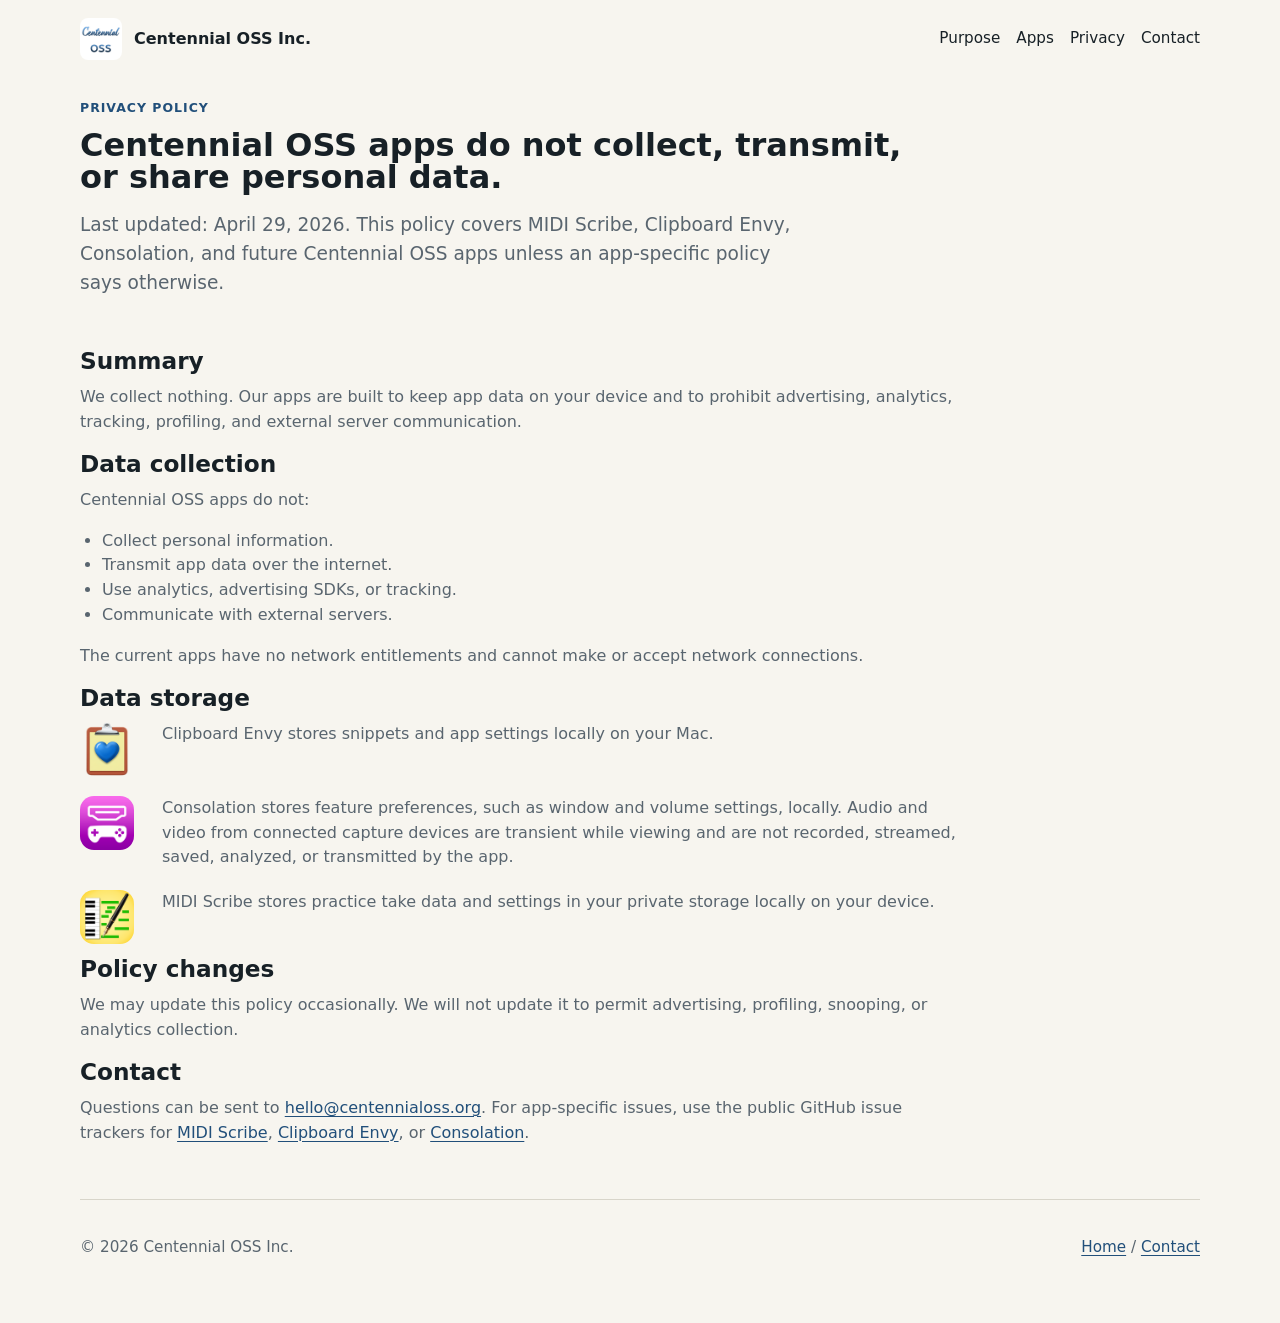
==== privacy/index.html @ 2d36e9cc "update links Signed-off-by: James Ranson <james@ranson.org>" ====
<!doctype html>
<html lang="en">
  <head>
    <meta charset="utf-8">
    <meta name="viewport" content="width=device-width, initial-scale=1">
    <title>Privacy Policy | Centennial OSS Inc.</title>
    <meta name="description" content="Privacy policy for apps sponsored by Centennial OSS Inc.">
    <link rel="canonical" href="https://centennialoss.org/privacy/">
    <meta property="og:type" content="website">
    <meta property="og:site_name" content="Centennial OSS Inc.">
    <meta property="og:title" content="Privacy Policy | Centennial OSS Inc.">
    <meta property="og:description" content="Privacy policy for apps sponsored by Centennial OSS Inc.">
    <meta property="og:url" content="https://centennialoss.org/privacy/">
    <meta property="og:image" content="https://centennialoss.org/images/social-card.png">
    <meta property="og:image:alt" content="Centennial OSS Inc.">
    <meta property="og:image:width" content="1200">
    <meta property="og:image:height" content="630">
    <meta name="twitter:card" content="summary_large_image">
    <meta name="twitter:title" content="Privacy Policy | Centennial OSS Inc.">
    <meta name="twitter:description" content="Privacy policy for apps sponsored by Centennial OSS Inc.">
    <meta name="twitter:image" content="https://centennialoss.org/images/social-card.png">
    <link rel="stylesheet" href="../css/site.css">
  </head>
  <body>
    <header class="site-header">
      <a class="brand" href="../" aria-label="Centennial OSS home">
        <img class="brand-mark" src="../images/centennial-oss-logo.png" alt="" width="42" height="42">
        <span>Centennial OSS Inc.</span>
      </a>
      <nav aria-label="Primary navigation">
        <a href="../#purpose">Purpose</a>
        <a href="../#apps">Apps</a>
        <a href="./">Privacy</a>
        <a href="mailto:hello@centennialoss.org">Contact</a>
      </nav>
    </header>

    <main>
      <section class="page-hero">
        <p class="eyebrow">Privacy policy</p>
        <h1>Centennial OSS apps do not collect, transmit, or share personal data.</h1>
        <p class="lede">
          Last updated: April 29, 2026. This policy covers MIDI Scribe, Clipboard Envy, Consolation,
          and future Centennial OSS apps unless an app-specific policy says otherwise.
        </p>
      </section>

      <section class="policy">
        <h2>Summary</h2>
        <p>
          We collect nothing. Our apps are built to keep app data on your device and to 
          prohibit advertising, analytics, tracking, profiling, and external server communication.
        </p>

        <h2>Data collection</h2>
        <p>Centennial OSS apps do not:</p>
        <ul>
          <li>Collect personal information.</li>
          <li>Transmit app data over the internet.</li>
          <li>Use analytics, advertising SDKs, or tracking.</li>
          <li>Communicate with external servers.</li>
        </ul>
        <p>
          The current apps have no network entitlements and cannot make or accept network connections.
        </p>

        <h2>Data storage</h2>
        <div class="policy-apps">
          <article class="policy-app">
            <img src="../images/clipboard-envy.png" alt="" width="64" height="64">
            <p>
              Clipboard Envy stores snippets and app settings locally on your Mac.
            </p>
          </article>
          <article class="policy-app">
            <img src="../images/consolation.png" alt="" width="64" height="64">
            <p>
              Consolation stores feature preferences, such as window and volume settings, locally. Audio and
              video from connected capture devices are transient while viewing and are not recorded, streamed,
              saved, analyzed, or transmitted by the app.
            </p>
          </article>
          <article class="policy-app">
            <img src="../images/midi-scribe.png" alt="" width="64" height="64">
            <p>
              MIDI Scribe stores practice take data and settings in your private storage locally on your device.
            </p>
          </article>
        </div>

        <h2>Policy changes</h2>
        <p>
          We may update this policy occasionally. We will not update it to permit advertising, profiling,
          snooping, or analytics collection.
        </p>

        <h2>Contact</h2>
        <p>
          Questions can be sent to <a href="mailto:hello@centennialoss.org">hello@centennialoss.org</a>. For
          app-specific issues, use the public GitHub issue trackers for
          <a href="https://github.com/centennial-oss/midi-scribe/issues">MIDI Scribe</a>,
          <a href="https://github.com/centennial-oss/clipboard-envy/issues">Clipboard Envy</a>, or
          <a href="https://github.com/centennial-oss/consolation/issues">Consolation</a>.
        </p>
      </section>
    </main>

    <footer class="site-footer">
      <p>&copy; 2026 Centennial OSS Inc.</p>
      <p><a href="../">Home</a> <span aria-hidden="true">/</span> <a href="mailto:hello@centennialoss.org">Contact</a></p>
    </footer>
  </body>
</html>
---- css/site.css ----
:root {
  --bg: #f7f5ef;
  --surface: #ffffff;
  --ink: #172026;
  --muted: #59656f;
  --line: #d8d5ca;
  --accent: #3f72a4;
  --accent-dark: #214f7a;
  --check: #16813a;
  --warm: #d8913c;
  --shadow: 0 18px 50px rgba(23, 32, 38, 0.12);
}

* {
  box-sizing: border-box;
}

html {
  scroll-behavior: smooth;
}

body {
  margin: 0;
  background: var(--bg);
  color: var(--ink);
  font-family: ui-sans-serif, system-ui, -apple-system, BlinkMacSystemFont, "Segoe UI", sans-serif;
  line-height: 1.55;
}

a {
  color: var(--accent-dark);
  text-decoration-thickness: 0.08em;
  text-underline-offset: 0.18em;
}

a:hover {
  color: #0b416e;
}

.site-header,
.site-footer,
main {
  width: min(1120px, calc(100% - 32px));
  margin: 0 auto;
}

.site-header {
  display: flex;
  align-items: center;
  justify-content: space-between;
  gap: 24px;
  padding: 18px 0;
}

.brand {
  display: inline-flex;
  align-items: center;
  gap: 12px;
  color: var(--ink);
  font-weight: 760;
  text-decoration: none;
}

.brand-mark {
  width: 42px;
  height: 42px;
  border-radius: 8px;
  object-fit: cover;
}

nav {
  display: flex;
  flex-wrap: wrap;
  justify-content: flex-end;
  gap: 16px;
  font-size: 0.95rem;
}

nav a {
  color: var(--ink);
  text-decoration: none;
}

.hero,
.page-hero {
  padding: clamp(15px, 3.5vw, 20px) 0;
}

.hero {
  display: grid;
  grid-template-columns: minmax(0, 1.35fr) minmax(280px, 0.65fr);
  gap: clamp(16px, 3vw, 20px);
  align-items: center;
}

.eyebrow {
  margin: 0 0 12px;
  color: var(--accent-dark);
  font-size: 0.78rem;
  font-weight: 800;
  letter-spacing: 0.08em;
  text-transform: uppercase;
}

h1,
h2,
h3,
p {
  margin-top: 0;
}

h1 {
  max-width: 840px;
  margin-bottom: 18px;
  font-size: clamp(2rem, 2.5vw, 3rem);
  line-height: 1;
  letter-spacing: 0;
}

h2 {
  margin-bottom: 12px;
  margin-top: 12px;
  font-size: clamp(1.7rem, 2.2vw, 2.25rem);
  line-height: 1.08;
  letter-spacing: 0;
}

h3 {
  margin-bottom: 8px;
  font-size: 1.08rem;
}

.lede {
  max-width: 720px;
  color: var(--muted);
  font-size: clamp(1.03rem, 1.45vw, 1.2rem);
}

.hero-actions,
.app-links {
  display: flex;
  flex-wrap: wrap;
  gap: 12px;
}

.button {
  display: inline-flex;
  min-height: 44px;
  align-items: center;
  justify-content: center;
  border: 1px solid var(--line);
  border-radius: 8px;
  padding: 10px 16px;
  background: var(--surface);
  color: var(--ink);
  font-weight: 760;
  text-decoration: none;
}

.button.primary {
  border-color: var(--accent);
  background: var(--accent);
  color: #fff;
}

.hero-panel {
  display: grid;
  gap: 14px;
}

.principle-card,
.commitments article,
.app-card {
  border: 1px solid var(--line);
  border-radius: 8px;
  background: var(--surface);
  box-shadow: var(--shadow);
}

.principle-card {
  padding: 18px;
}

.principle-card h3,
.commitments h3 {
  display: flex;
  align-items: baseline;
  gap: 0.35em;
  color: var(--accent-dark);
}

.principle-card span,
.hero-panel span,
.commitments p,
.app-card p,
.policy p,
.policy li,
.text-grid p {
  color: var(--muted);
}

.section {
  padding: clamp(42px, 6vw, 68px) 0;
  border-top: 1px solid var(--line);
}

.section-heading {
  max-width: 940px;
  margin-bottom: 28px;
}

.text-grid,
.commitments,
.app-list {
  display: grid;
  gap: 18px;
}

.text-grid {
  grid-template-columns: repeat(2, minmax(0, 1fr));
}

.commitments {
  grid-template-columns: repeat(4, minmax(0, 1fr));
}

.commitments article {
  padding: 20px;
  box-shadow: none;
}

.green-check, article h3 span.green-check {
  color: var(--check);
  font-weight: 900;
}

.app-list {
  grid-template-columns: repeat(3, minmax(0, 1fr));
}

.app-card {
  display: flex;
  flex-direction: column;
  gap: 18px;
  padding: 22px;
}

.app-card img {
  width: 72px;
  height: 72px;
  border-radius: 18px;
  object-fit: cover;
}

.app-card-body {
  display: flex;
  flex: 1;
  flex-direction: column;
}

.app-card-body p {
  flex: 1;
}

.app-links a {
  font-weight: 760;
}

.contact-band {
  display: flex;
  align-items: center;
  justify-content: space-between;
  gap: 24px;
}

.contact-band h2 {
  max-width: 760px;
  margin-bottom: 0;
}

.site-footer {
  display: flex;
  justify-content: space-between;
  gap: 24px;
  padding: 36px 0 48px;
  border-top: 1px solid var(--line);
  color: var(--muted);
  font-size: 0.95rem;
}

.page-hero {
  max-width: 900px;
}

.policy {
  max-width: 880px;
  padding: 0 0 38px;
}

.policy h2 {
  font-size: 1.45rem;
}

.policy ul {
  padding-left: 22px;
}

.policy-apps {
  display: grid;
  gap: 20px;
}

.policy-app {
  display: grid;
  grid-template-columns: 64px minmax(0, 1fr);
  gap: 18px;
  align-items: start;
}

.policy-app img {
  width: 54px;
  height: 54px;
  border-radius: 14px;
  object-fit: cover;
}

.policy-app p {
  margin-bottom: 0;
}

@media (max-width: 860px) {
  .site-header,
  .site-footer,
  .contact-band {
    align-items: flex-start;
    flex-direction: column;
  }

  nav {
    justify-content: flex-start;
  }

  .hero,
  .text-grid,
  .commitments,
  .app-list {
    grid-template-columns: 1fr;
  }

  .hero {
    min-height: auto;
  }
}

@media (max-width: 520px) {
  .site-header,
  .site-footer,
  main {
    width: min(100% - 24px, 1120px);
  }

  .hero-actions,
  .contact-band .button {
    width: 100%;
  }

  .button {
    width: 100%;
  }
}
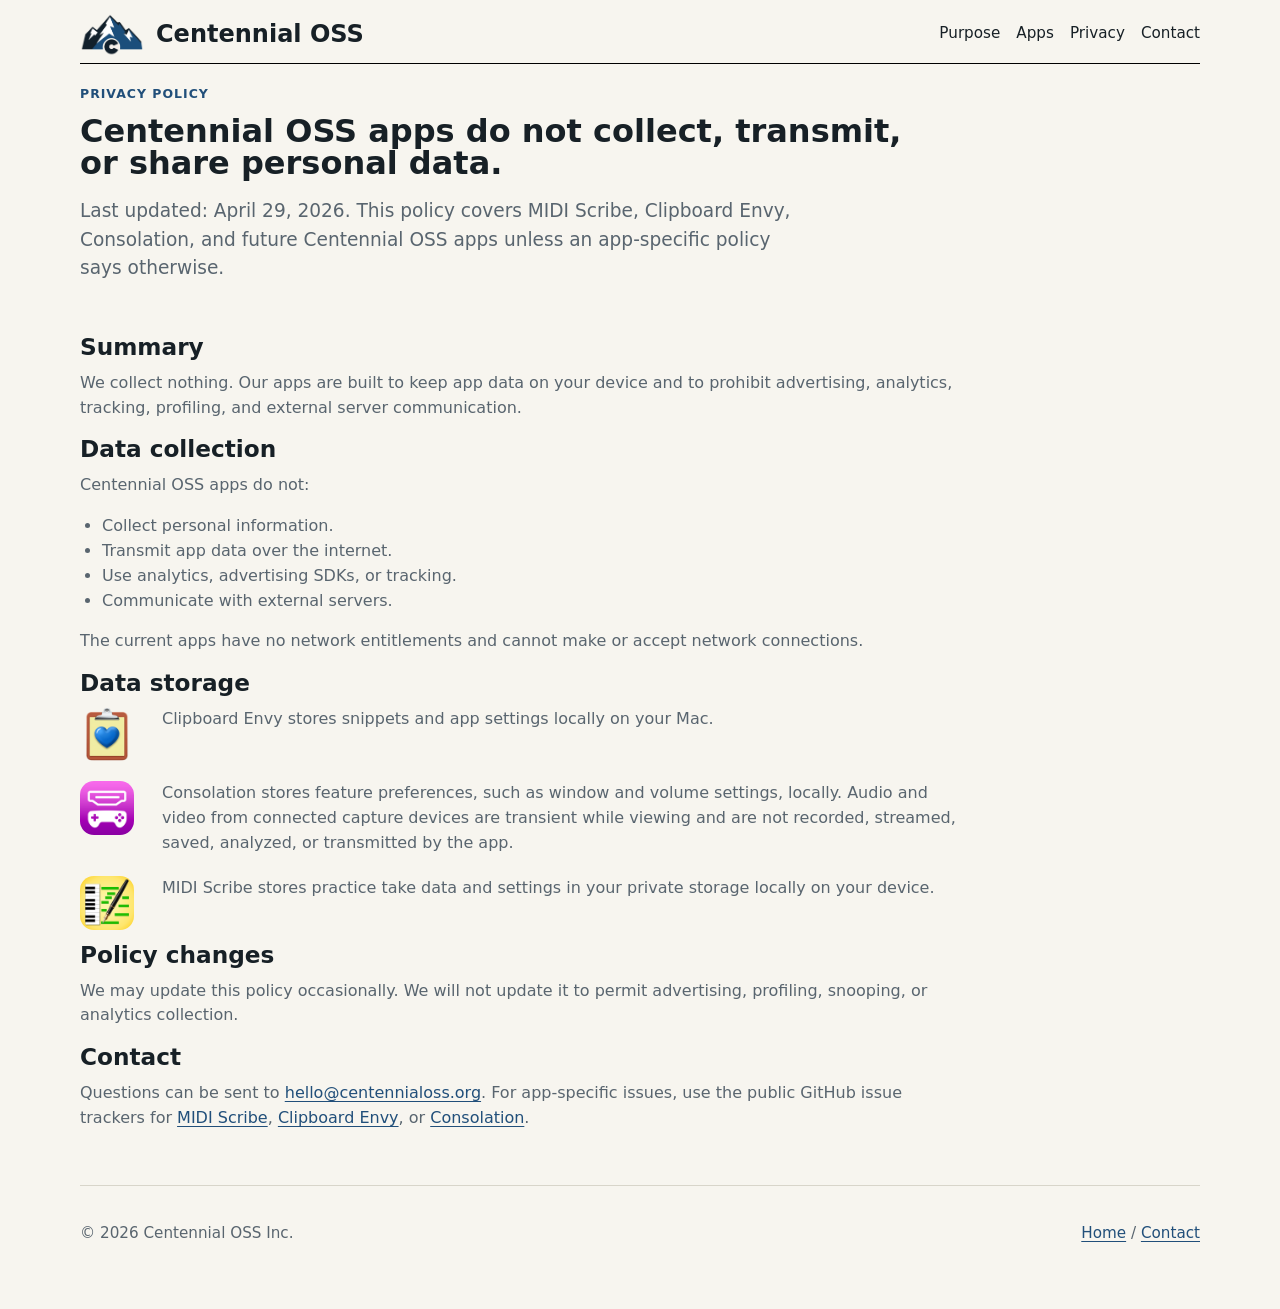
==== commit 9f238422: "update site design Signed-off-by: James Ranson <james@ranson.org>" ====
--- a/privacy/index.html
+++ b/privacy/index.html
@@ -24,8 +24,8 @@
   <body>
     <header class="site-header">
       <a class="brand" href="../" aria-label="Centennial OSS home">
-        <img class="brand-mark" src="../images/centennial-oss-logo.png" alt="" width="42" height="42">
-        <span>Centennial OSS Inc.</span>
+        <img class="brand-mark" src="../images/centennial-oss-logo.png">
+        <span class="brand-text">Centennial OSS</span>
       </a>
       <nav aria-label="Primary navigation">
         <a href="../#purpose">Purpose</a>
--- a/css/site.css
+++ b/css/site.css
@@ -49,7 +49,8 @@
   align-items: center;
   justify-content: space-between;
   gap: 24px;
-  padding: 18px 0;
+  padding: 12px 0 6px 0;
+  border-bottom: 1px black solid;
 }
 
 .brand {
@@ -62,10 +63,14 @@
 }
 
 .brand-mark {
-  width: 42px;
-  height: 42px;
+  width: 64px;
   border-radius: 8px;
   object-fit: cover;
+}
+
+.brand-text {
+  font-size: 1.5rem;
+  font-weight: 600;
 }
 
 nav {
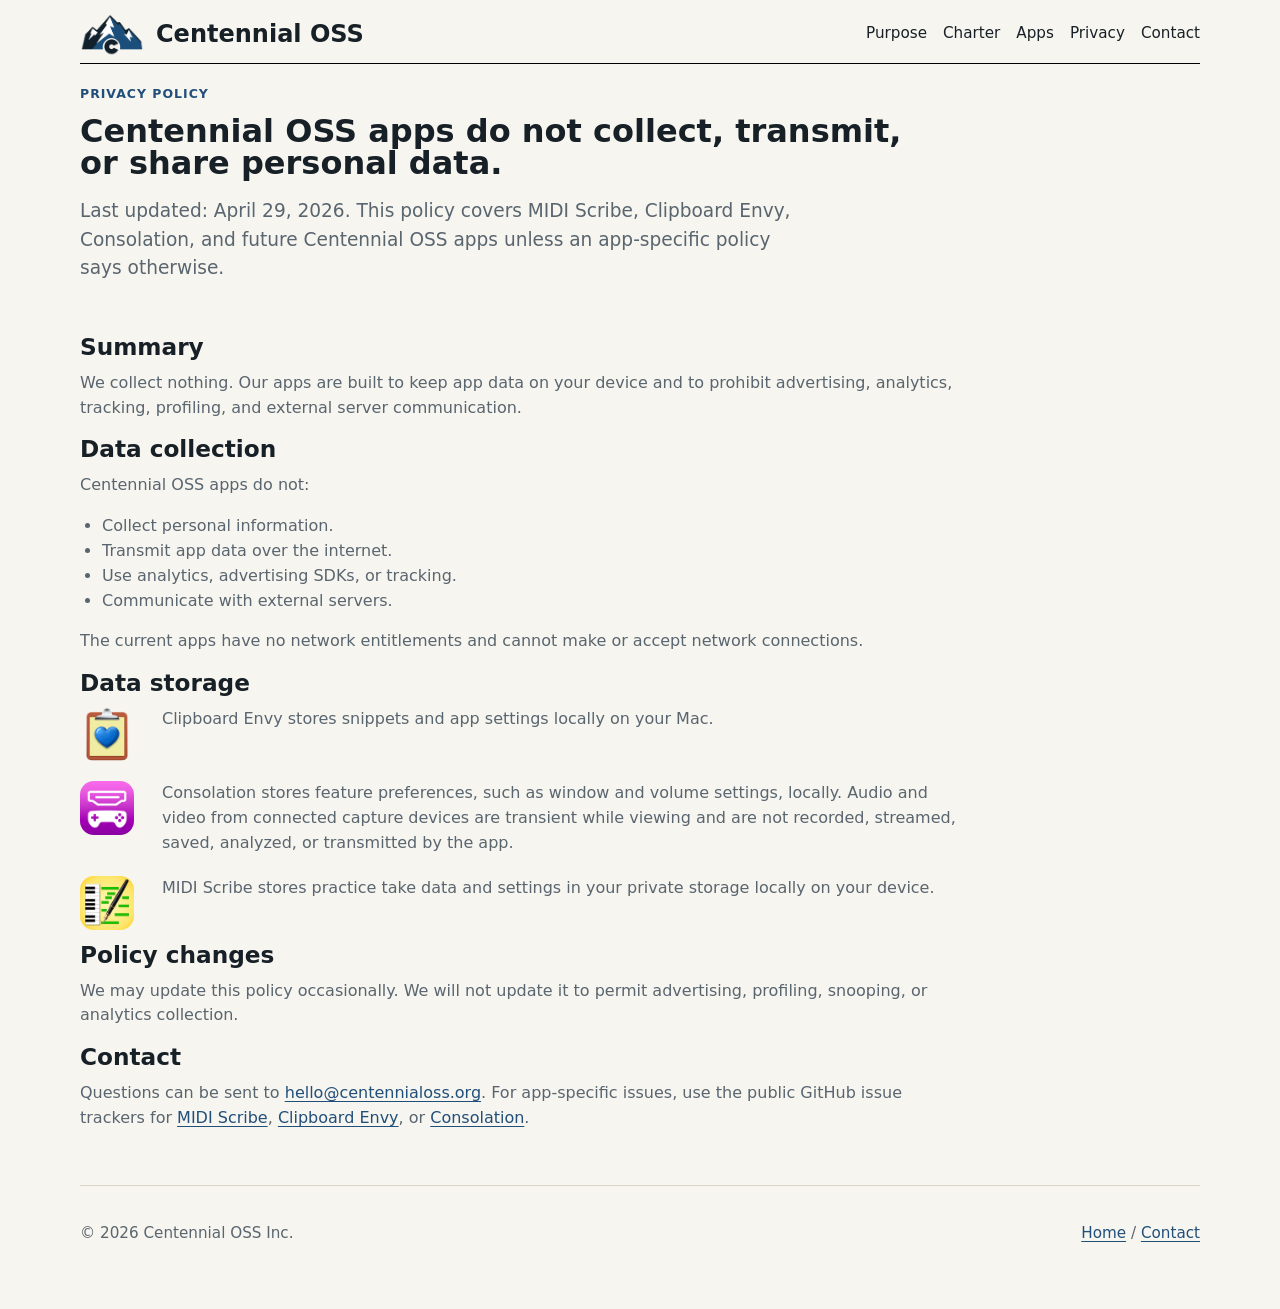
==== commit 0330bd9c: "update nav Signed-off-by: James Ranson <james@ranson.org>" ====
--- a/privacy/index.html
+++ b/privacy/index.html
@@ -29,6 +29,7 @@
       </a>
       <nav aria-label="Primary navigation">
         <a href="../#purpose">Purpose</a>
+        <a href="../#charter">Charter</a>
         <a href="../#apps">Apps</a>
         <a href="./">Privacy</a>
         <a href="mailto:hello@centennialoss.org">Contact</a>
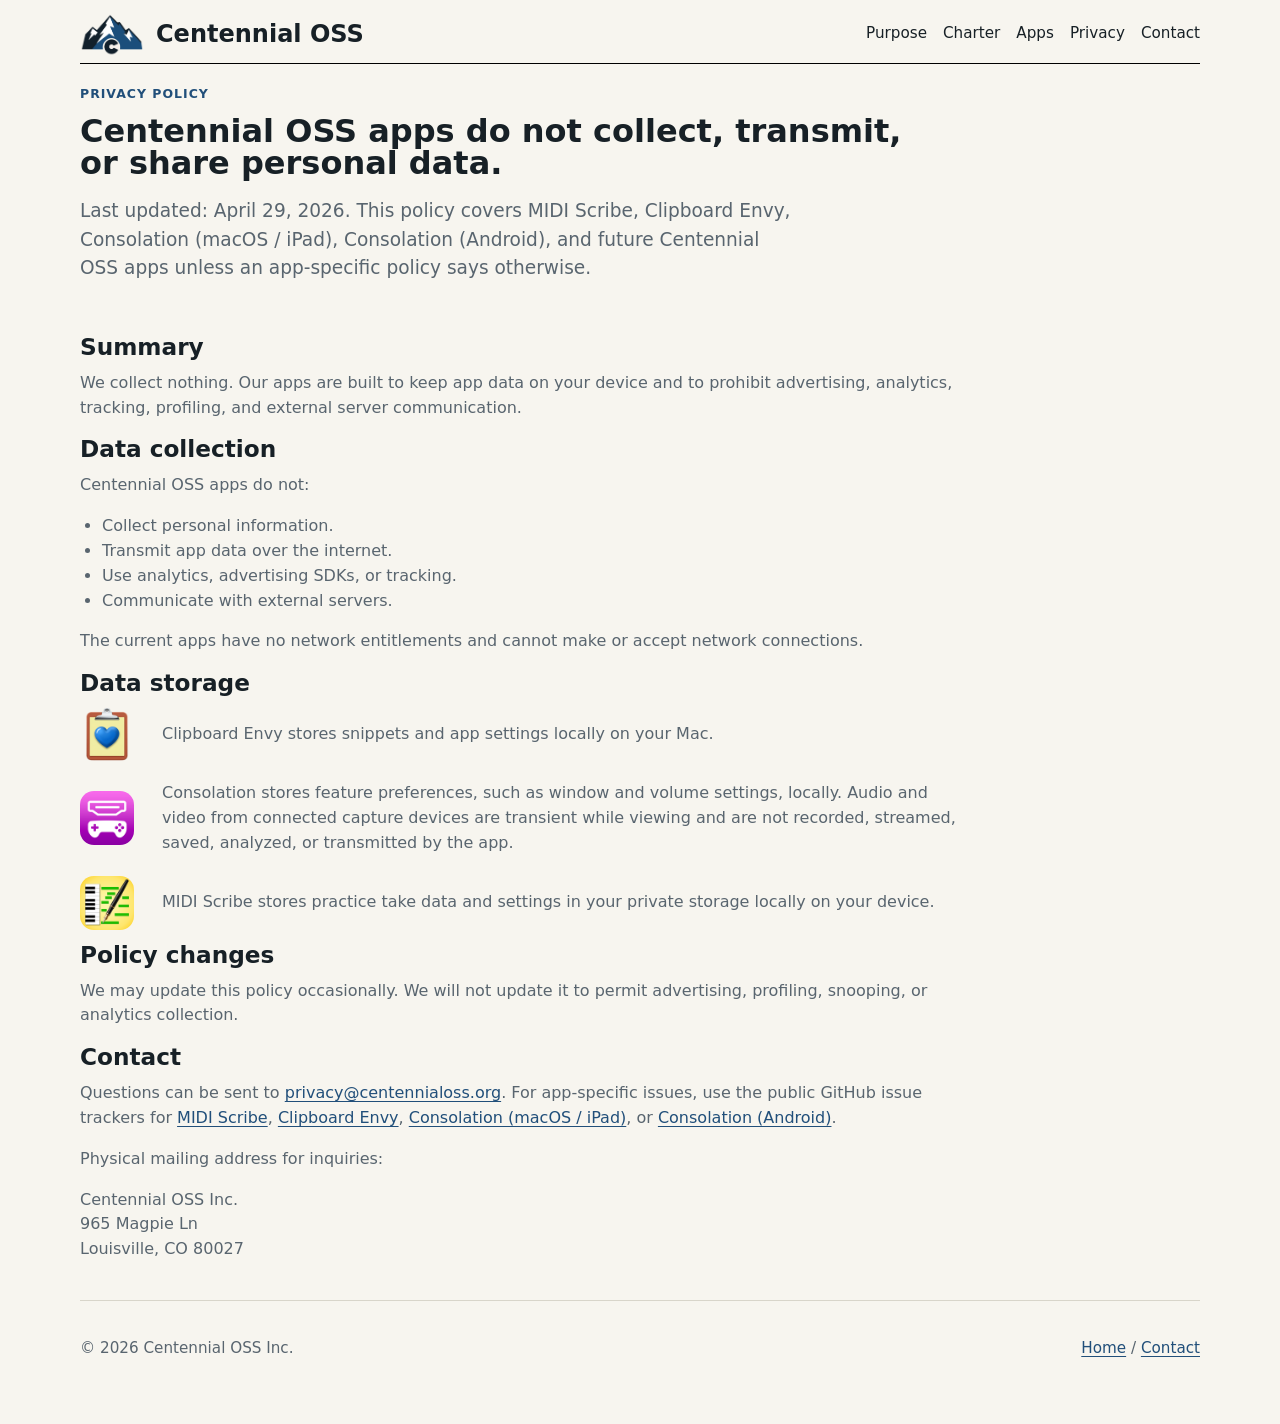
==== commit 070bf642: "add consolation for android Signed-off-by: James Ranson <james@ranson.org>" ====
--- a/privacy/index.html
+++ b/privacy/index.html
@@ -41,8 +41,9 @@
         <p class="eyebrow">Privacy policy</p>
         <h1>Centennial OSS apps do not collect, transmit, or share personal data.</h1>
         <p class="lede">
-          Last updated: April 29, 2026. This policy covers MIDI Scribe, Clipboard Envy, Consolation,
-          and future Centennial OSS apps unless an app-specific policy says otherwise.
+          Last updated: April 29, 2026. This policy covers MIDI Scribe, Clipboard Envy,
+          Consolation (macOS / iPad), Consolation (Android), and future Centennial OSS apps
+          unless an app-specific policy says otherwise.
         </p>
       </section>
 
@@ -97,12 +98,21 @@
 
         <h2>Contact</h2>
         <p>
-          Questions can be sent to <a href="mailto:hello@centennialoss.org">hello@centennialoss.org</a>. For
+          Questions can be sent to <a href="mailto:privacy@centennialoss.org">privacy@centennialoss.org</a>. For
           app-specific issues, use the public GitHub issue trackers for
           <a href="https://github.com/centennial-oss/midi-scribe/issues">MIDI Scribe</a>,
-          <a href="https://github.com/centennial-oss/clipboard-envy/issues">Clipboard Envy</a>, or
-          <a href="https://github.com/centennial-oss/consolation/issues">Consolation</a>.
+          <a href="https://github.com/centennial-oss/clipboard-envy/issues">Clipboard Envy</a>,
+          <a href="https://github.com/centennial-oss/consolation-apple/issues">Consolation (macOS / iPad)</a>, or
+          <a href="https://github.com/centennial-oss/consolation-android/issues">Consolation (Android)</a>.
         </p>
+        <p>
+          Physical mailing address for inquiries:
+        </p>
+        <address>
+          Centennial OSS Inc.<br>
+          965 Magpie Ln<br>
+          Louisville, CO 80027
+        </address>
       </section>
     </main>
 
--- a/css/site.css
+++ b/css/site.css
@@ -240,7 +240,7 @@
 }
 
 .app-list {
-  grid-template-columns: repeat(3, minmax(0, 1fr));
+  grid-template-columns: repeat(2, minmax(0, 1fr));
 }
 
 .app-card {
@@ -310,6 +310,11 @@
   padding-left: 22px;
 }
 
+.policy address {
+  color: var(--muted);
+  font-style: normal;
+}
+
 .policy-apps {
   display: grid;
   gap: 20px;
@@ -319,7 +324,7 @@
   display: grid;
   grid-template-columns: 64px minmax(0, 1fr);
   gap: 18px;
-  align-items: start;
+  align-items: center;
 }
 
 .policy-app img {
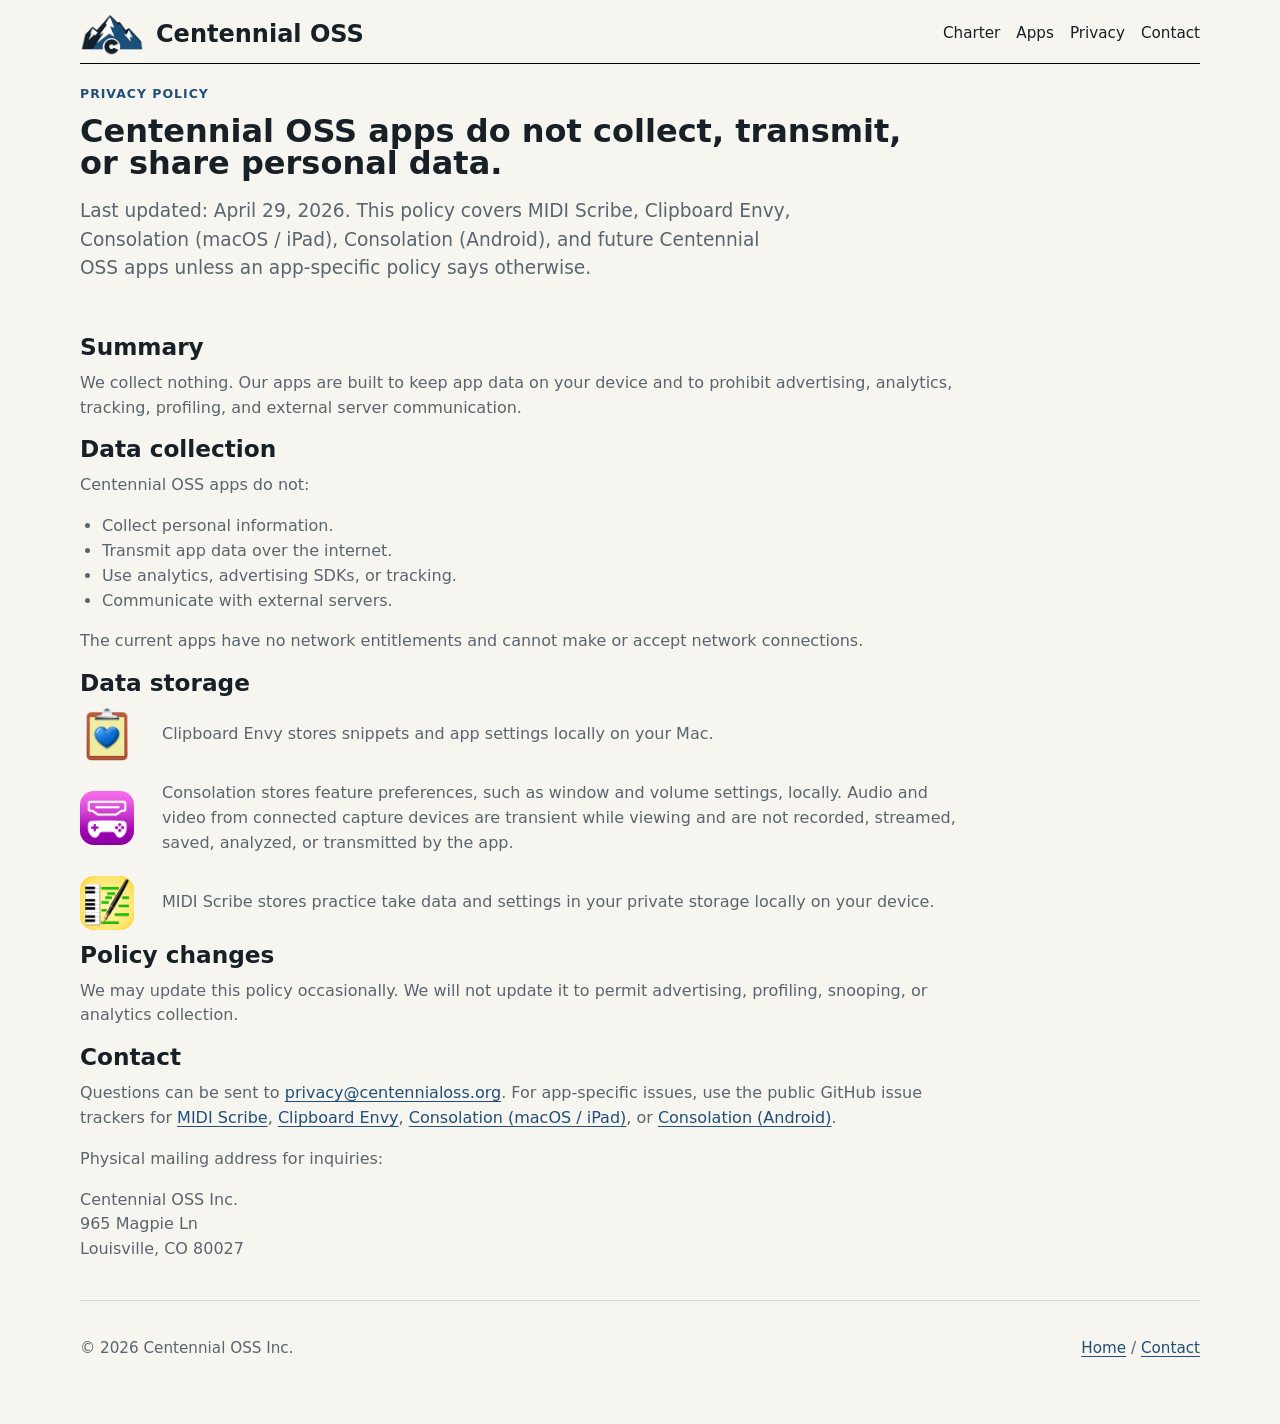
==== commit a34785ca: "collapse charter+purpose Signed-off-by: James Ranson <james@ranson.org>" ====
--- a/privacy/index.html
+++ b/privacy/index.html
@@ -28,7 +28,6 @@
         <span class="brand-text">Centennial OSS</span>
       </a>
       <nav aria-label="Primary navigation">
-        <a href="../#purpose">Purpose</a>
         <a href="../#charter">Charter</a>
         <a href="../#apps">Apps</a>
         <a href="./">Privacy</a>
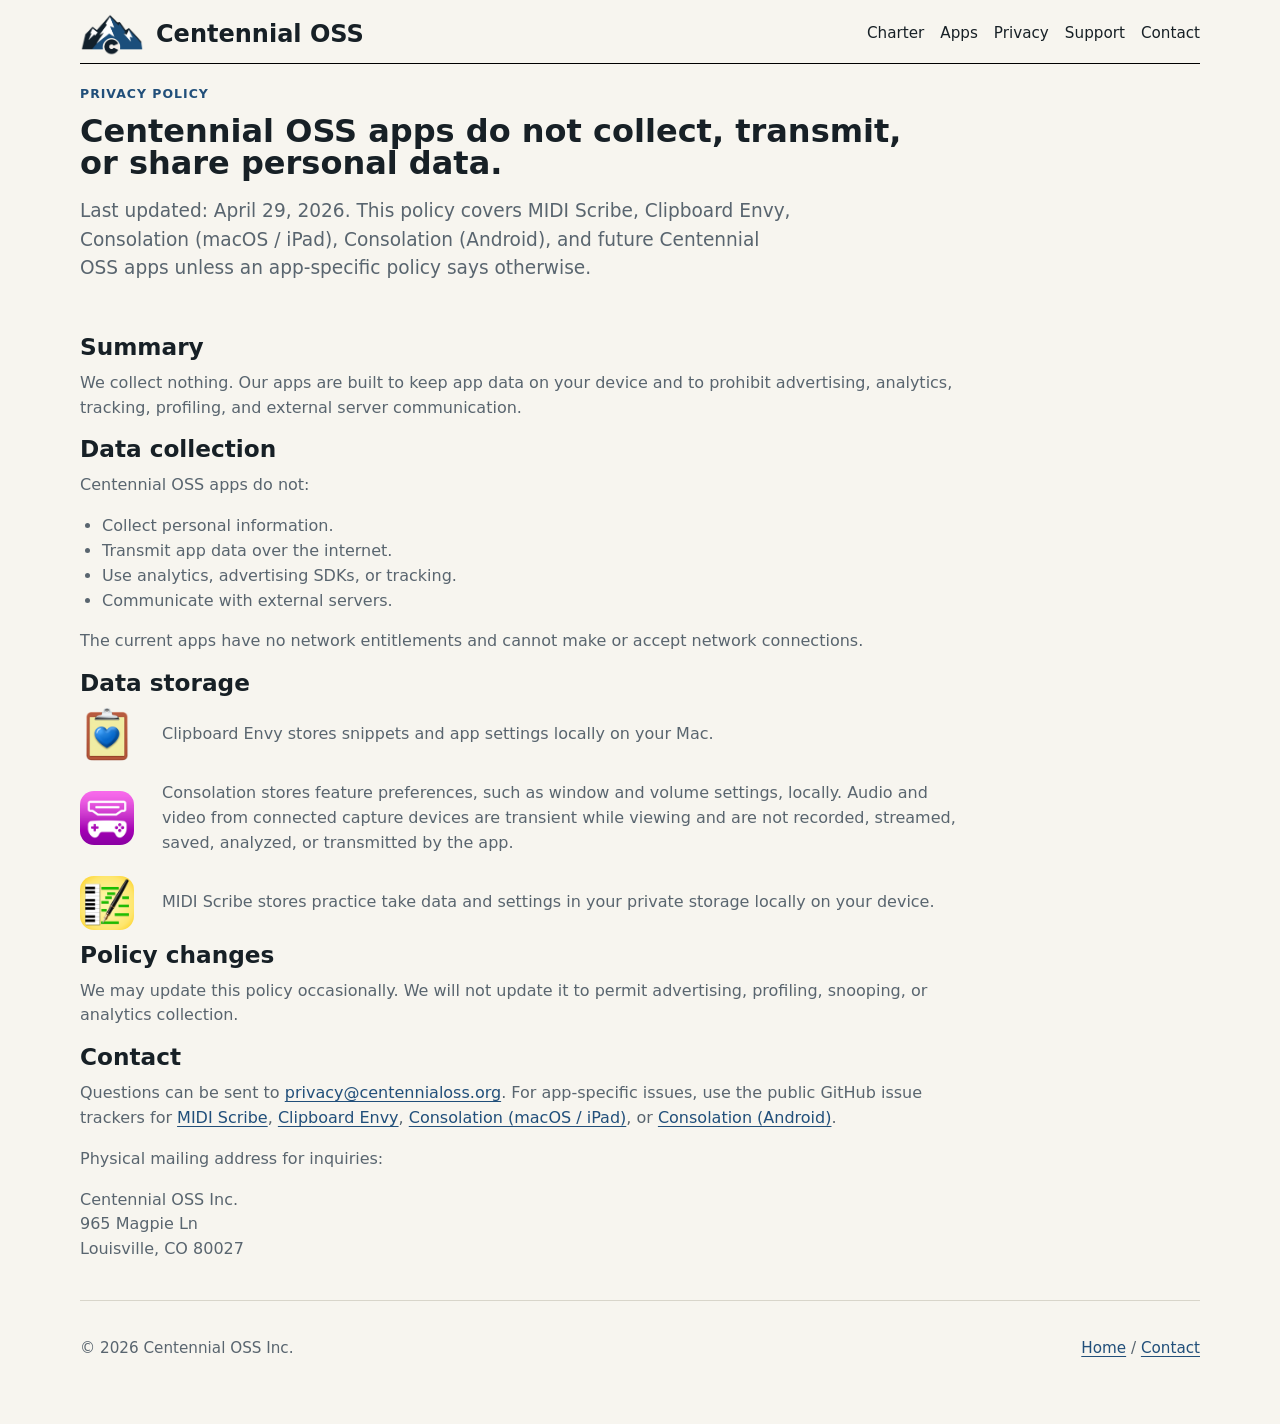
==== commit e7b85750: "add app support pages Signed-off-by: James Ranson <james@ranson.org>" ====
--- a/privacy/index.html
+++ b/privacy/index.html
@@ -31,6 +31,7 @@
         <a href="../#charter">Charter</a>
         <a href="../#apps">Apps</a>
         <a href="./">Privacy</a>
+        <a href="../support/">Support</a>
         <a href="mailto:hello@centennialoss.org">Contact</a>
       </nav>
     </header>
--- a/css/site.css
+++ b/css/site.css
@@ -122,6 +122,20 @@
   letter-spacing: 0;
 }
 
+.app-title {
+  display: flex;
+  align-items: center;
+  gap: 16px;
+}
+
+.app-title img {
+  width: 72px;
+  height: 72px;
+  flex: 0 0 auto;
+  border-radius: 18px;
+  object-fit: cover;
+}
+
 h2 {
   margin-bottom: 12px;
   margin-top: 12px;
@@ -377,4 +391,9 @@
   .button {
     width: 100%;
   }
-}
+
+  .app-title {
+    align-items: flex-start;
+    flex-direction: column;
+  }
+}
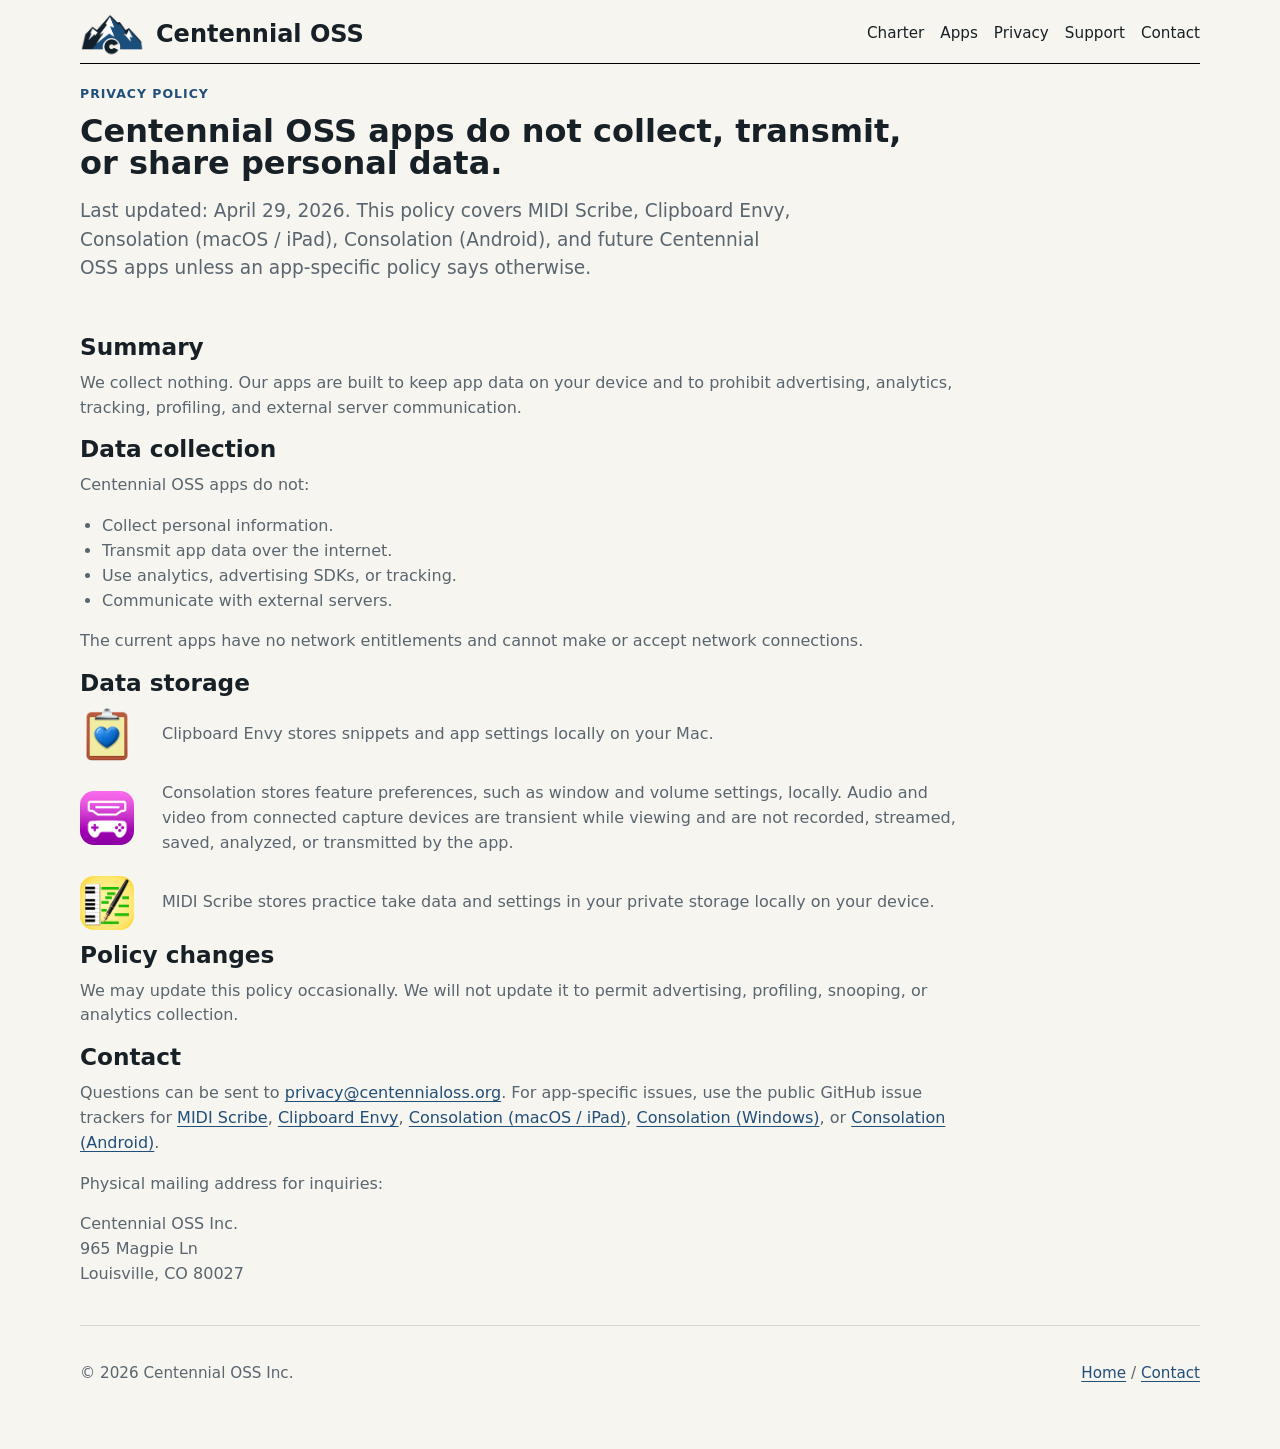
==== commit 3481670f: "add windows link Signed-off-by: James Ranson <james@ranson.org>" ====
--- a/privacy/index.html
+++ b/privacy/index.html
@@ -102,7 +102,8 @@
           app-specific issues, use the public GitHub issue trackers for
           <a href="https://github.com/centennial-oss/midi-scribe/issues">MIDI Scribe</a>,
           <a href="https://github.com/centennial-oss/clipboard-envy/issues">Clipboard Envy</a>,
-          <a href="https://github.com/centennial-oss/consolation-apple/issues">Consolation (macOS / iPad)</a>, or
+          <a href="https://github.com/centennial-oss/consolation-apple/issues">Consolation (macOS / iPad)</a>,
+          <a href="https://github.com/centennial-oss/consolation-windows/issues">Consolation (Windows)</a>, or
           <a href="https://github.com/centennial-oss/consolation-android/issues">Consolation (Android)</a>.
         </p>
         <p>
--- a/css/site.css
+++ b/css/site.css
@@ -159,7 +159,13 @@
 .app-links {
   display: flex;
   flex-wrap: wrap;
-  gap: 12px;
+  gap: 2rem;
+}
+
+.app-card h4 {
+  color: #626466;
+  margin: 0px 0px .5rem 0px;
+  padding: 0px;
 }
 
 .button {
@@ -257,10 +263,17 @@
   grid-template-columns: repeat(2, minmax(0, 1fr));
 }
 
+.sponsored-app-list {
+  grid-template-columns: repeat(3, minmax(0, 1fr));
+}
+
+.app-card-placeholder {
+  min-height: 1px;
+}
+
 .app-card {
   display: flex;
   flex-direction: column;
-  gap: 18px;
   padding: 22px;
 }
 
@@ -270,6 +283,21 @@
   border-radius: 18px;
   object-fit: cover;
 }
+
+.app-card-header {
+  display: flex;
+  align-items: center;
+  padding-bottom: .5rem;
+}
+
+.app-card-header img {
+  margin-right: 1rem;
+}
+
+.app-card-header h2 {
+  margin-bottom: .5rem;
+}
+
 
 .app-card-body {
   display: flex;
@@ -367,8 +395,13 @@
   .hero,
   .text-grid,
   .commitments,
-  .app-list {
+  .app-list,
+  .sponsored-app-list {
     grid-template-columns: 1fr;
+  }
+
+  .app-card-placeholder {
+    display: none;
   }
 
   .hero {
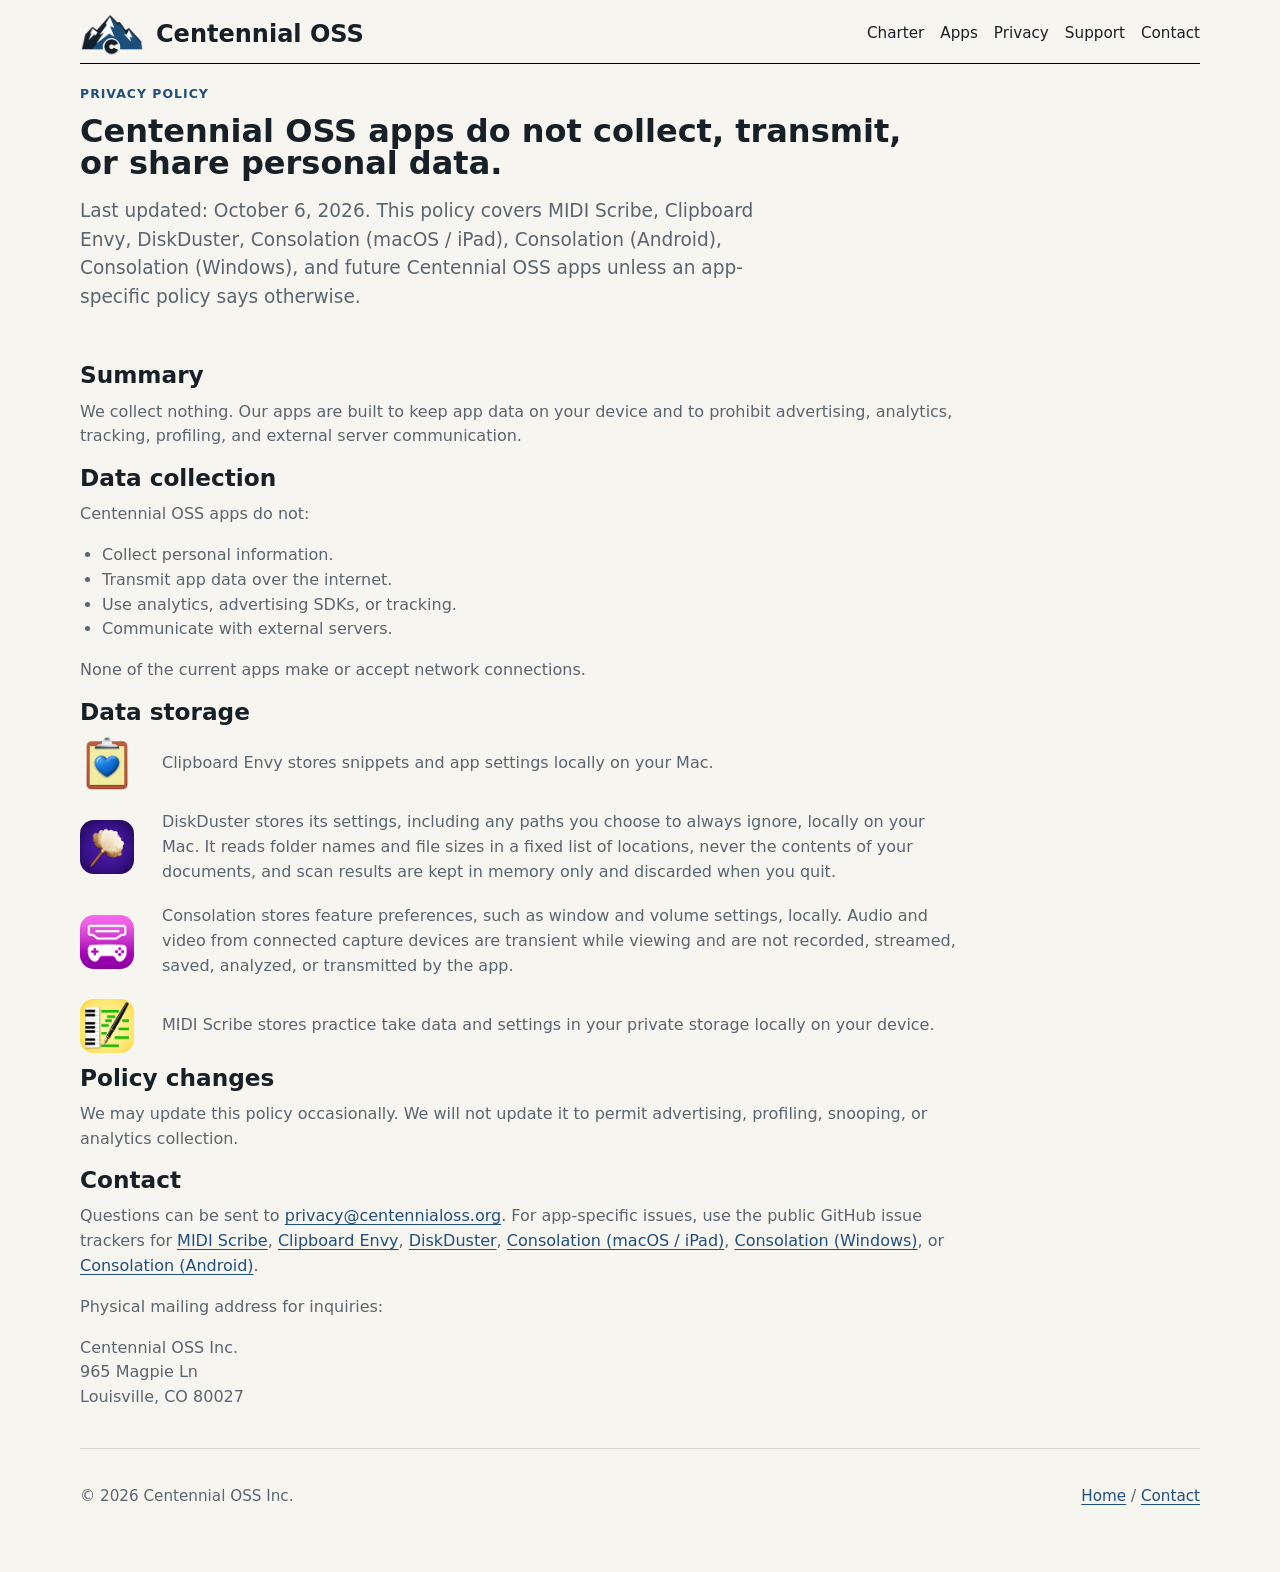
==== commit 8b8bad4c: "add DiskDuster Signed-off-by: James Ranson <james@ranson.org>" ====
--- a/privacy/index.html
+++ b/privacy/index.html
@@ -41,8 +41,8 @@
         <p class="eyebrow">Privacy policy</p>
         <h1>Centennial OSS apps do not collect, transmit, or share personal data.</h1>
         <p class="lede">
-          Last updated: April 29, 2026. This policy covers MIDI Scribe, Clipboard Envy,
-          Consolation (macOS / iPad), Consolation (Android), and future Centennial OSS apps
+          Last updated: October 6, 2026. This policy covers MIDI Scribe, Clipboard Envy, DiskDuster,
+          Consolation (macOS / iPad), Consolation (Android), Consolation (Windows), and future Centennial OSS apps
           unless an app-specific policy says otherwise.
         </p>
       </section>
@@ -63,7 +63,7 @@
           <li>Communicate with external servers.</li>
         </ul>
         <p>
-          The current apps have no network entitlements and cannot make or accept network connections.
+          None of the current apps make or accept network connections.
         </p>
 
         <h2>Data storage</h2>
@@ -72,6 +72,14 @@
             <img src="../images/clipboard-envy.png" alt="" width="64" height="64">
             <p>
               Clipboard Envy stores snippets and app settings locally on your Mac.
+            </p>
+          </article>
+          <article class="policy-app">
+            <img src="../images/diskduster.png" alt="" width="64" height="64">
+            <p>
+              DiskDuster stores its settings, including any paths you choose to always ignore, locally on your Mac.
+              It reads folder names and file sizes in a fixed list of locations, never the contents of your
+              documents, and scan results are kept in memory only and discarded when you quit.
             </p>
           </article>
           <article class="policy-app">
@@ -102,6 +110,7 @@
           app-specific issues, use the public GitHub issue trackers for
           <a href="https://github.com/centennial-oss/midi-scribe/issues">MIDI Scribe</a>,
           <a href="https://github.com/centennial-oss/clipboard-envy/issues">Clipboard Envy</a>,
+          <a href="https://github.com/centennial-oss/diskduster/issues">DiskDuster</a>,
           <a href="https://github.com/centennial-oss/consolation-apple/issues">Consolation (macOS / iPad)</a>,
           <a href="https://github.com/centennial-oss/consolation-windows/issues">Consolation (Windows)</a>, or
           <a href="https://github.com/centennial-oss/consolation-android/issues">Consolation (Android)</a>.
